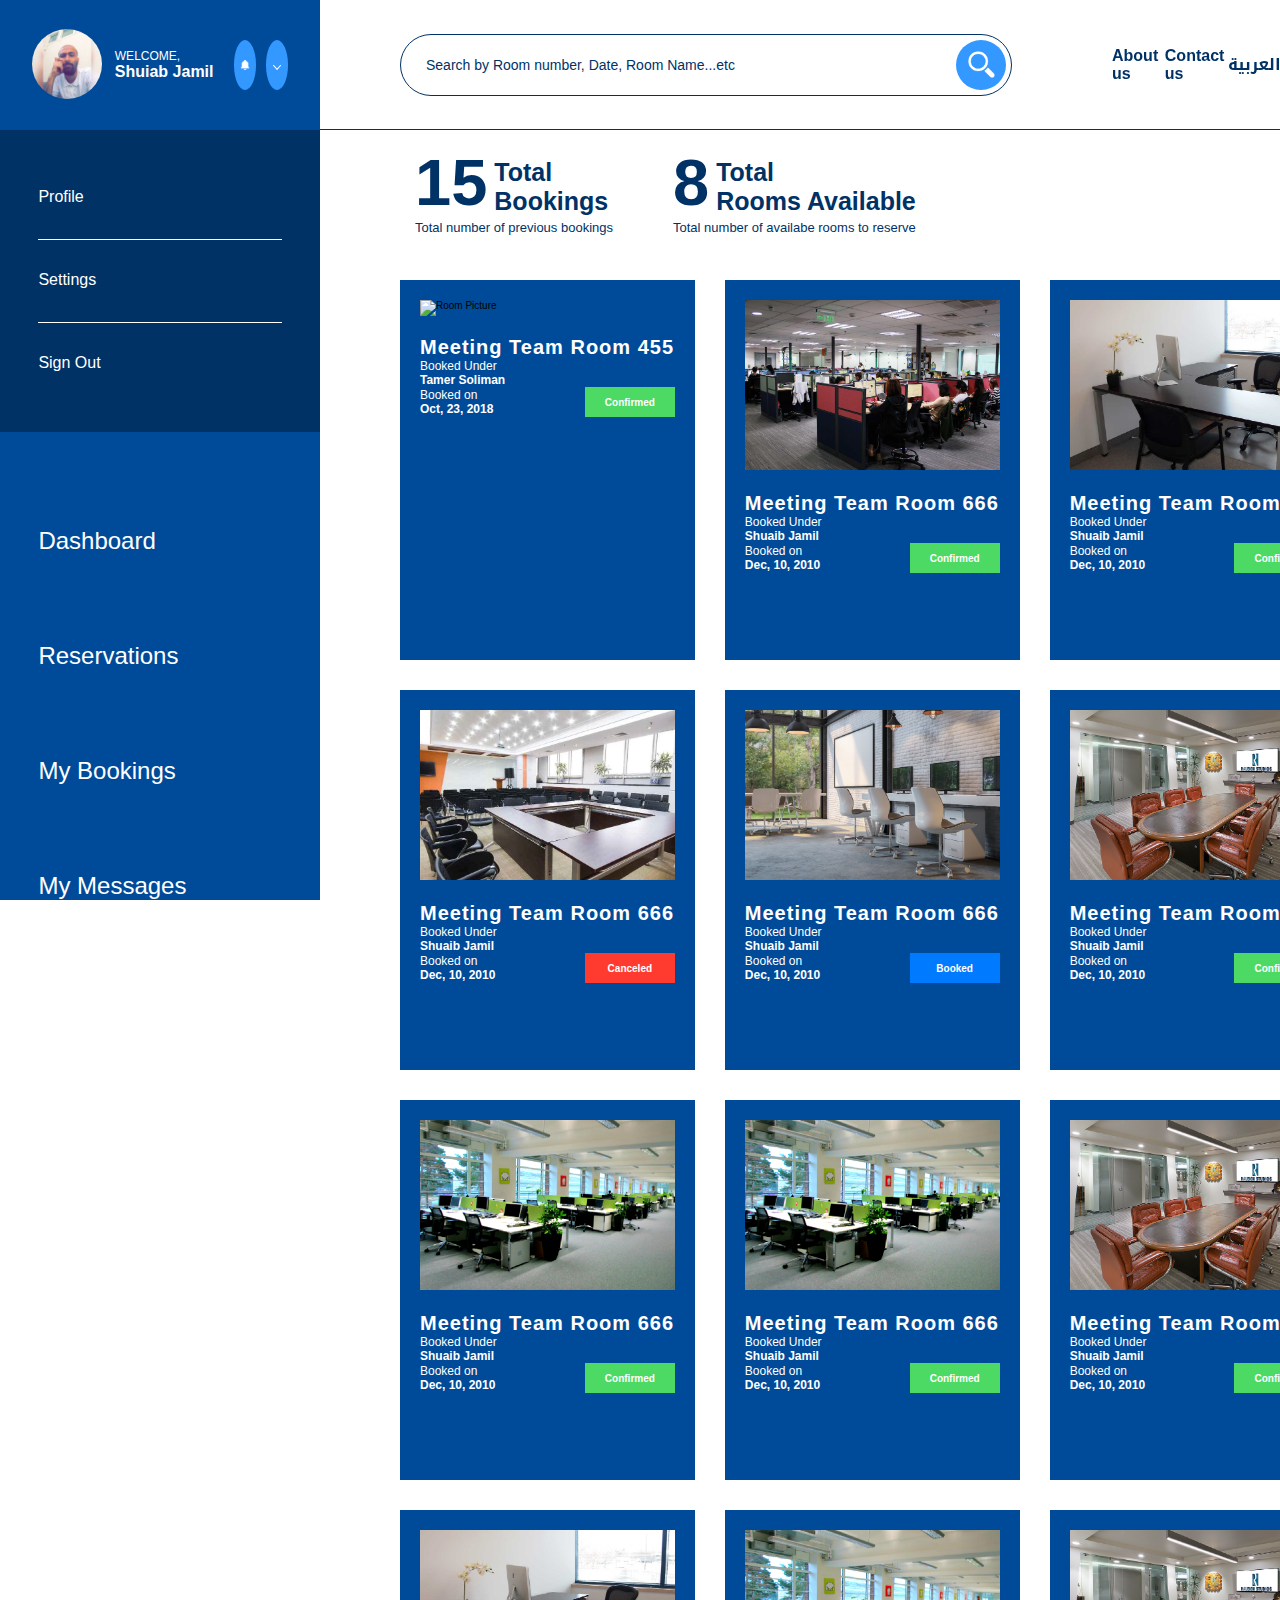
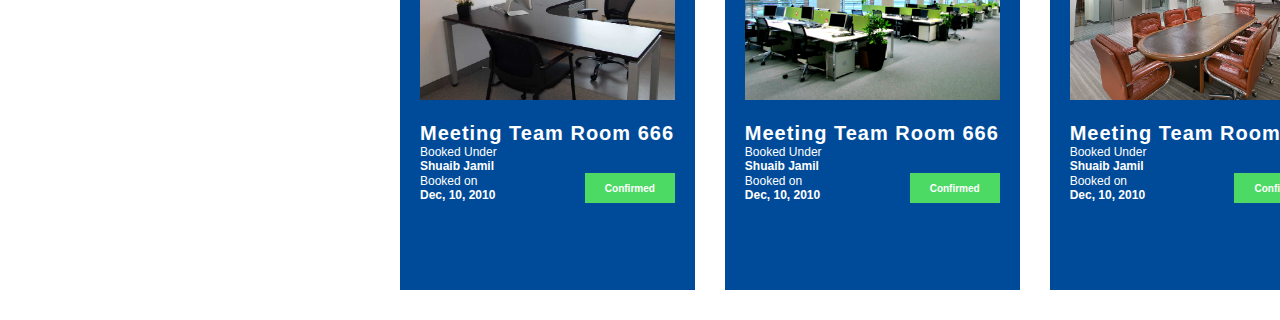
==== dashboard.html @ 8f940b1f "added all my files to be tracked by git" ====
<!DOCTYPE html>
<html lang="en">

<head>
    <link rel="stylesheet" href="assets/stylesheets/stylesheet_responsive.css" />
    <meta charset="UTF-8">
    <meta name="viewport" content="width=device-width, initial-scale=1.0">
    <title>Dashboard</title>
</head>

<body>
    <div class="row theme_my_blue">
        <section class="side">
            <div class="user_row_container">
                <div class="user_row">
                    <div class="user_pic">
                        <img alt="user picture" src="assets/images/user.jpg" />
                    </div>
                    <div class="user_name_div">
                        <p>WELCOME,</p>
                        <a href="#">Shuiab Jamil</a>
                    </div>
                    <button class="btn notification_btn"></button>
                    <button class="btn user_drop_list_btn"></button>
                </div>
            </div>
            <div class="user_drop_list">
                <ul class="user_drop_list_options">
                    <li>
                        <a href="#">Profile</a>
                        <div class="divider"></div>
                    </li>
                    <li>
                        <a href="#">Settings</a>
                        <div class="divider"></div>
                    </li>
                    <li><a href="#">Sign Out</a></li>
                </ul>
            </div>
            <div class="side_list">
                <ul>
                    <li>
                        <div class="side_list_row"><a class="side_list_a_link" href="dashboard.html"> Dashboard </a></div>
                    </li>
                    <li>
                        <div class="side_list_row">
                            <a class="side_list_a_link" href="my_reservations.html">Reservations</a>
                        </div>
                    </li>
                    <li>
                        <div class="side_list_row"><a class="side_list_a_link" href="my_bookings.html"> My Bookings </a></div>
                    </li>
                    <li>
                        <div class="side_list_row"><a class="side_list_a_link" href="my_messages.html"> My Messages </a></div>
                    </li>
                </ul>
            </div>
        </section>
        <main>
            <nav class="nav_menu">
                <div class="nav_menu_content_div">
                    <div class="search_bar_div">
                        <input type="text" placeholder="Search by Room number, Date, Room Name...etc" />
                        <button class="btn search_btn">
                        </button>
                    </div>
                    <div class="navigation_a_links_div">
                        <a href="#">About us</a>
                        <a href="#">Contact us</a>
                        <a href="dashboard_ar.html">العربية</a>
                        <button value="blue" class="blue_theme"></button>
                        <button value="brown" class="brown_theme"></button>
                        <button value="grey" class="grey_theme"></button>
                    </div>
                </div>
            </nav>
            <div class="sub_nav">
                <a class="total_link" href="#">
                    <div class="total_link_div">
                        <div>
                            <p class="large_number">15</p>
                            <p class="large_text">Total</br>Bookings</p>
                        </div>
                        <div>
                            <p class="bottom_text">Total number of previous bookings</p>
                        </div>
                    </div>
                </a>
                <a href="#" class="total_link">
                    <div class="total_link_div">
                        <div>
                            <p class="large_number">8</p>
                            <p class="large_text">Total</br>Rooms Available</p>
                        </div>
                        <div>
                            <p class="bottom_text">Total number of availabe rooms to reserve</p>
                        </div>
                    </div>
                </a>
            </div>
            <div class="rooms_cards_wrapper">
                <div class="room_card">
                    <div class="room_pic">
                        <img alt="Room Picture" src="assets/images/backgroundOffices1.png" />
                    </div>
                    <div class="room_details">
                        <h4>Meeting Team Room 455</h4>
                        <h6>
                            <p class="lighter_text">
                                Booked Under
                            </p>
                            <p>
                                Tamer Soliman
                            </p>
                        </h6>
                        <div class="room_status_container">
                            <h6>
                                <p class="lighter_text">
                                    Booked on
                                </p>
                                <p>
                                    Oct, 23, 2018
                                </p>
                            </h6>
                            <div class="room_status room_confirmed">
                                Confirmed
                            </div>
                        </div>
                    </div>
                </div>
                <div class="room_card">
                    <div class="room_pic">
                        <img alt="Room Picture" src="assets/images/backgroundoffices2.png" />
                    </div>
                    <div class="room_details">
                        <h4>Meeting Team Room 666</h4>
                        <h6>
                            <p class="lighter_text">
                                Booked Under
                            </p>
                            <p>
                                Shuaib Jamil
                            </p>
                        </h6>
                        <div class="room_status_container">
                            <h6>
                                <p class="lighter_text">
                                    Booked on
                                </p>
                                <p>
                                    Dec, 10, 2010
                                </p>
                            </h6>
                            <div class="room_status room_confirmed">
                                Confirmed
                            </div>
                        </div>
                    </div>
                </div>
                <div class="room_card">
                    <div class="room_pic">
                        <img alt="Room Picture" src="assets/images/backgroundoffices3.png" />
                    </div>
                    <div class="room_details">
                        <h4>Meeting Team Room 666</h4>
                        <h6>
                            <p class="lighter_text">
                                Booked Under
                            </p>
                            <p>
                                Shuaib Jamil
                            </p>
                        </h6>
                        <div class="room_status_container">
                            <h6>
                                <p class="lighter_text">
                                    Booked on
                                </p>
                                <p>
                                    Dec, 10, 2010
                                </p>
                            </h6>
                            <div class="room_status room_confirmed">
                                Confirmed
                            </div>
                        </div>
                    </div>
                </div>
                <div class="room_card">
                    <div class="room_pic">
                        <img alt="Room Picture" src="assets/images/backgroundoffices4.png" />
                    </div>
                    <div class="room_details">
                        <h4>Meeting Team Room 666</h4>
                        <h6>
                            <p class="lighter_text">
                                Booked Under
                            </p>
                            <p>
                                Shuaib Jamil
                            </p>
                        </h6>
                        <div class="room_status_container">
                            <h6>
                                <p class="lighter_text">
                                    Booked on
                                </p>
                                <p>
                                    Dec, 10, 2010
                                </p>
                            </h6>
                            <div class="room_status room_pending">
                                Pending
                            </div>
                        </div>
                    </div>
                </div>
                <div class="room_card">
                    <div class="room_pic">
                        <img alt="Room Picture" src="assets/images/backgroundoffices5.png" />
                    </div>
                    <div class="room_details">
                        <h4>Meeting Team Room 666</h4>
                        <h6>
                            <p class="lighter_text">
                                Booked Under
                            </p>
                            <p>
                                Shuaib Jamil
                            </p>
                        </h6>
                        <div class="room_status_container">
                            <h6>
                                <p class="lighter_text">
                                    Booked on
                                </p>
                                <p>
                                    Dec, 10, 2010
                                </p>
                            </h6>
                            <div class="room_status room_canceled">
                                Canceled
                            </div>
                        </div>
                    </div>
                </div>
                <div class="room_card">
                    <div class="room_pic">
                        <img alt="Room Picture" src="assets/images/backgroundoffices8.png" />
                    </div>
                    <div class="room_details">
                        <h4>Meeting Team Room 666</h4>
                        <h6>
                            <p class="lighter_text">
                                Booked Under
                            </p>
                            <p>
                                Shuaib Jamil
                            </p>
                        </h6>
                        <div class="room_status_container">
                            <h6>
                                <p class="lighter_text">
                                    Booked on
                                </p>
                                <p>
                                    Dec, 10, 2010
                                </p>
                            </h6>
                            <div class="room_status room_booked">
                                Booked
                            </div>
                        </div>
                    </div>
                </div>
                <div class="room_card">
                    <div class="room_pic">
                        <img alt="Room Picture" src="assets/images/backgroundoffices6.png" />
                    </div>
                    <div class="room_details">
                        <h4>Meeting Team Room 666</h4>
                        <h6>
                            <p class="lighter_text">
                                Booked Under
                            </p>
                            <p>
                                Shuaib Jamil
                            </p>
                        </h6>
                        <div class="room_status_container">
                            <h6>
                                <p class="lighter_text">
                                    Booked on
                                </p>
                                <p>
                                    Dec, 10, 2010
                                </p>
                            </h6>
                            <div class="room_status room_confirmed">
                                Confirmed
                            </div>
                        </div>
                    </div>
                </div>
                <div class="room_card">
                    <div class="room_pic">
                        <img alt="Room Picture" src="assets/images/backgroundoffices5.png" />
                    </div>
                    <div class="room_details">
                        <h4>Meeting Team Room 666</h4>
                        <h6>
                            <p class="lighter_text">
                                Booked Under
                            </p>
                            <p>
                                Shuaib Jamil
                            </p>
                        </h6>
                        <div class="room_status_container">
                            <h6>
                                <p class="lighter_text">
                                    Booked on
                                </p>
                                <p>
                                    Dec, 10, 2010
                                </p>
                            </h6>
                            <div class="room_status room_confirmed">
                                Confirmed
                            </div>
                        </div>
                    </div>
                </div>
                <div class="room_card">
                    <div class="room_pic">
                        <img alt="Room Picture" src="assets/images/backgroundoffices7.png" />
                    </div>
                    <div class="room_details">
                        <h4>Meeting Team Room 666</h4>
                        <h6>
                            <p class="lighter_text">
                                Booked Under
                            </p>
                            <p>
                                Shuaib Jamil
                            </p>
                        </h6>
                        <div class="room_status_container">
                            <h6>
                                <p class="lighter_text">
                                    Booked on
                                </p>
                                <p>
                                    Dec, 10, 2010
                                </p>
                            </h6>
                            <div class="room_status room_confirmed">
                                Confirmed
                            </div>
                        </div>
                    </div>
                </div>
                <div class="room_card">
                    <div class="room_pic">
                        <img alt="Room Picture" src="assets/images/backgroundoffices7.png" />
                    </div>
                    <div class="room_details">
                        <h4>Meeting Team Room 666</h4>
                        <h6>
                            <p class="lighter_text">
                                Booked Under
                            </p>
                            <p>
                                Shuaib Jamil
                            </p>
                        </h6>
                        <div class="room_status_container">
                            <h6>
                                <p class="lighter_text">
                                    Booked on
                                </p>
                                <p>
                                    Dec, 10, 2010
                                </p>
                            </h6>
                            <div class="room_status room_confirmed">
                                Confirmed
                            </div>
                        </div>
                    </div>
                </div>
                <div class="room_card">
                    <div class="room_pic">
                        <img alt="Room Picture" src="assets/images/backgroundoffices6.png" />
                    </div>
                    <div class="room_details">
                        <h4>Meeting Team Room 666</h4>
                        <h6>
                            <p class="lighter_text">
                                Booked Under
                            </p>
                            <p>
                                Shuaib Jamil
                            </p>
                        </h6>
                        <div class="room_status_container">
                            <h6>
                                <p class="lighter_text">
                                    Booked on
                                </p>
                                <p>
                                    Dec, 10, 2010
                                </p>
                            </h6>
                            <div class="room_status room_confirmed">
                                Confirmed
                            </div>
                        </div>
                    </div>
                </div>
                <div class="room_card">
                    <div class="room_pic">
                        <img alt="Room Picture" src="assets/images/backgroundoffices7.png" />
                    </div>
                    <div class="room_details">
                        <h4>Meeting Team Room 666</h4>
                        <h6>
                            <p class="lighter_text">
                                Booked Under
                            </p>
                            <p>
                                Shuaib Jamil
                            </p>
                        </h6>
                        <div class="room_status_container">
                            <h6>
                                <p class="lighter_text">
                                    Booked on
                                </p>
                                <p>
                                    Dec, 10, 2010
                                </p>
                            </h6>
                            <div class="room_status room_confirmed">
                                Confirmed
                            </div>
                        </div>
                    </div>
                </div>
                <div class="room_card">
                    <div class="room_pic">
                        <img alt="Room Picture" src="assets/images/backgroundoffices3.png" />
                    </div>
                    <div class="room_details">
                        <h4>Meeting Team Room 666</h4>
                        <h6>
                            <p class="lighter_text">
                                Booked Under
                            </p>
                            <p>
                                Shuaib Jamil
                            </p>
                        </h6>
                        <div class="room_status_container">
                            <h6>
                                <p class="lighter_text">
                                    Booked on
                                </p>
                                <p>
                                    Dec, 10, 2010
                                </p>
                            </h6>
                            <div class="room_status room_confirmed">
                                Confirmed
                            </div>
                        </div>
                    </div>
                </div>
                <div class="room_card">
                    <div class="room_pic">
                        <img alt="Room Picture" src="assets/images/backgroundoffices7.png" />
                    </div>
                    <div class="room_details">
                        <h4>Meeting Team Room 666</h4>
                        <h6>
                            <p class="lighter_text">
                                Booked Under
                            </p>
                            <p>
                                Shuaib Jamil
                            </p>
                        </h6>
                        <div class="room_status_container">
                            <h6>
                                <p class="lighter_text">
                                    Booked on
                                </p>
                                <p>
                                    Dec, 10, 2010
                                </p>
                            </h6>
                            <div class="room_status room_confirmed">
                                Confirmed
                            </div>
                        </div>
                    </div>
                </div>
                <div class="room_card">
                    <div class="room_pic">
                        <img alt="Room Picture" src="assets/images/backgroundoffices6.png" />
                    </div>
                    <div class="room_details">
                        <h4>Meeting Team Room 666</h4>
                        <h6>
                            <p class="lighter_text">
                                Booked Under
                            </p>
                            <p>
                                Shuaib Jamil
                            </p>
                        </h6>
                        <div class="room_status_container">
                            <h6>
                                <p class="lighter_text">
                                    Booked on
                                </p>
                                <p>
                                    Dec, 10, 2010
                                </p>
                            </h6>
                            <div class="room_status room_confirmed">
                                Confirmed
                            </div>
                        </div>
                    </div>
                </div>
            </div>
        </main>
    </div>
    <script src="script/my_script.js">
    </script>

</body>

</html>
---- assets/stylesheets/stylesheet_responsive.css ----
@font-face {
  font-family: DroidArabicKufi;
  src: url(../fonts/Droid-Arabic-Kufi.ttf);
  font-weight: normal;
}
@font-face {
  font-family: DroidArabicKufi;
  src: url(../fonts/Droid.Arabic.Kufi_.Bold_DownloadSoftware.iR_.ttf);
  font-weight: bold;
}
.btn {
  padding: 0;
  height: 50px;
  width: 50px;
  border-radius: 50%;
  outline: none;
  border: none;
  transition: background-color 80ms ease-in-out, border 80ms ease-in-out, transform 80ms ease-in-out;
}
.theme_my_blue .btn {
  background-color: #3398FF;
}
.theme_my_grey .btn {
  background-color: #808080;
}
.theme_my_red .btn {
  background-color: #FF595F;
}

.notification_btn {
  background-image: url(../images/notificationBell.png);
  background-size: 100%;
  background-repeat: no-repeat;
  background-position: 50%;
  margin-left: 20px;
}

.user_drop_list_btn {
  background-image: url(../images/dropDown.png);
  background-size: 120%;
  background-repeat: no-repeat;
  background-position: 50%;
  margin-left: 10px;
}

.search_btn {
  background-image: url(../images/search-icon.png);
  background-size: 70%;
  background-repeat: no-repeat;
  background-position-x: 50%;
  background-position-y: 51%;
}

.btn:active {
  transform: scale(0.9);
}
.theme_my_blue .btn:active {
  background-color: #003266;
  border: 2px solid #3398FF;
}
.theme_my_grey .btn:active {
  background-color: #383838;
  border: 2px solid #808080;
}
.theme_my_red .btn:active {
  background-color: #990006;
  border: 2px solid #FF595F;
}

.navigation_a_links_div button {
  outline: none;
  border: none;
  box-shadow: none;
  height: 30px;
  width: 30px;
  border-radius: 50%;
  transition: transform 80ms ease-in-out, background-color 80ms ease-in-out;
  border-style: solid;
  border-width: 2px;
}
.navigation_a_links_div button:active {
  transform: scale(0.9);
  background-color: white;
}

button.blue_theme {
  border-color: #3398ff;
  background: #3398ff;
}

button.brown_theme {
  border-color: #603813;
  background: #603813;
}

button.grey_theme {
  border-color: #4D4D4D;
  background: #4D4D4D;
}

html {
  font-family: Helvetica, Arial;
  font-size: 10px;
}

.user_row .user_name_div {
  font-size: 1.2rem;
  font-weight: 100;
}
.user_row .user_name_div p {
  margin: 0;
}
.user_row .user_name_div a {
  font-size: 1.6rem;
  font-weight: 900;
  text-decoration: none;
  white-space: nowrap;
}
.theme_my_blue .user_row .user_name_div a {
  color: #fff;
}
.theme_my_grey .user_row .user_name_div a {
  color: #fff;
}
.theme_my_red .user_row .user_name_div a {
  color: #fff;
}

ul.user_drop_list_options {
  line-height: 80px;
  list-style: none;
  margin: 0;
  padding: 0;
}
ul.user_drop_list_options li a {
  font-size: 1.6rem;
  font-weight: 100;
  text-decoration: none;
}
.theme_my_blue ul.user_drop_list_options li a {
  color: #fff;
}
.theme_my_grey ul.user_drop_list_options li a {
  color: #fff;
}
.theme_my_red ul.user_drop_list_options li a {
  color: #fff;
}
ul.user_drop_list_options li .divider {
  width: 100%;
  height: 1px;
}
.theme_my_blue ul.user_drop_list_options li .divider {
  background-color: #fff;
}
.theme_my_grey ul.user_drop_list_options li .divider {
  background-color: #fff;
}
.theme_my_red ul.user_drop_list_options li .divider {
  background-color: #fff;
}

.side_list ul {
  list-style: none;
  line-height: 110px;
  margin: 0;
  padding: 0;
}

.side_list_row .side_list_a_link {
  margin-left: 3vw;
  transition: margin-left 150ms ease-in-out, font-weight 150ms ease-in-out;
  font-size: 2.4rem;
  font-weight: 100;
  text-decoration: none;
}
.theme_my_blue .side_list_row .side_list_a_link {
  color: #fff;
}
.theme_my_grey .side_list_row .side_list_a_link {
  color: #fff;
}
.theme_my_red .side_list_row .side_list_a_link {
  color: #fff;
}
.side_list_row:hover .side_list_a_link {
  margin-left: 6vw;
  font-weight: 900;
}

.search_bar_div input {
  outline: none;
  border: none;
  width: 550px;
  height: 50px;
  border-radius: 30px;
  padding: 0 20px;
  font-weight: 100;
  font-size: 1.4rem;
}
.search_bar_div input::placeholder {
  font-weight: 100;
}
.theme_my_blue .search_bar_div input::placeholder {
  color: #003266;
}
.theme_my_grey .search_bar_div input::placeholder {
  color: #383838;
}
.theme_my_red .search_bar_div input::placeholder {
  color: #990006;
}

.navigation_a_links_div a {
  font-size: 1.6rem;
  font-weight: 900;
  text-decoration: none;
}
.theme_my_blue .navigation_a_links_div a {
  color: #003266;
}
.theme_my_grey .navigation_a_links_div a {
  color: #383838;
}
.theme_my_red .navigation_a_links_div a {
  color: #990006;
}
.navigation_a_links_div a:nth-child(3) {
  font-family: DroidArabicKufi;
}

.total_link {
  text-decoration: none;
}
.theme_my_blue .total_link {
  color: #003266;
}
.theme_my_grey .total_link {
  color: #383838;
}
.theme_my_red .total_link {
  color: #990006;
}

.total_link_div div p {
  margin: 0;
  padding: 0;
}

.total_link .total_link_div div .large_text {
  margin-top: 13px;
  margin-left: 7px;
  font-size: 2.5rem;
  font-weight: 900;
  line-height: 1.14;
}

.large_number {
  font-size: 6.5rem;
  font-weight: 900;
}

.bottom_text {
  font-size: 1.3rem;
  font-weight: 100;
}

.sub_nav .total_link:nth-child(2) {
  margin-left: 30px;
}

.room_details h4 {
  letter-spacing: 1px;
  font-size: 2rem;
  font-weight: 900;
  margin: 0;
}
.theme_my_blue .room_details h4 {
  color: #fff;
}
.theme_my_grey .room_details h4 {
  color: #fff;
}
.theme_my_red .room_details h4 {
  color: #fff;
}
.room_details p {
  margin: 0;
}
.theme_my_blue .room_details p {
  color: #fff;
}
.theme_my_grey .room_details p {
  color: #fff;
}
.theme_my_red .room_details p {
  color: #fff;
}
.room_details h6 {
  margin: 0;
  font-size: 1.2rem;
}
.room_details h6 .lighter_text {
  font-weight: 100;
}
.room_details .room_date {
  font-weight: 900;
  font-size: 1.2rem;
}

.room_status_container .room_status {
  width: 90px;
  height: 30px;
  display: flex;
  align-items: center;
  justify-content: center;
  font-size: 1rem;
  font-weight: 900;
}
.theme_my_blue .room_status_container .room_status {
  color: #fff;
}
.theme_my_grey .room_status_container .room_status {
  color: #fff;
}
.theme_my_red .room_status_container .room_status {
  color: #fff;
}

.booking_list_thead th {
  font-size: 1.4rem;
}

.booking_list_tbody td {
  font-size: 1.4rem;
}
.booking_list_tbody td:nth-child(6) {
  font-size: 1.2rem;
}

.fc-day-number {
  font-size: 1.4rem;
}

html,
body {
  margin: 0;
  height: 100vh;
}

* {
  box-sizing: border-box;
}

body {
  overflow-y: scroll;
}
body .row {
  display: flex;
}
body main {
  margin-left: 25vw;
  width: 75vw;
}

.side {
  position: fixed;
  height: 100vh;
  width: 25vw;
}
.theme_my_blue .side {
  background: #004B99;
}
.theme_my_grey .side {
  background: #4D4D4D;
}
.theme_my_red .side {
  background: #E62E36;
}

.user_row_container {
  display: flex;
  justify-content: center;
  height: 130px;
  width: 100%;
  align-items: center;
}
.user_row_container .user_row {
  width: 80%;
  display: flex;
  align-items: center;
  height: auto;
}

.user_row .user_pic {
  height: auto;
  width: auto;
}
.user_row .user_pic img {
  height: 70px;
  width: 70px;
  border-radius: 50%;
}
.user_row .user_name_div {
  margin-left: 5%;
}
.theme_my_blue .user_row .user_name_div {
  color: #fff;
}
.theme_my_grey .user_row .user_name_div {
  color: #fff;
}
.theme_my_red .user_row .user_name_div {
  color: #fff;
}

.user_drop_list {
  padding: 3vh 3vw;
}
.theme_my_blue .user_drop_list {
  background: #003266;
}
.theme_my_grey .user_drop_list {
  background: #383838;
}
.theme_my_red .user_drop_list {
  background: #990006;
}

.side_list {
  margin-top: 6vh;
}
.side_list ul li .side_list_row {
  transition: background 150ms ease-in-out, border-left 150ms ease-in-out;
}
.theme_my_blue .side_list ul li .side_list_row:hover {
  background: #3398FF;
  border-left: 6px solid #fff;
}
.theme_my_grey .side_list ul li .side_list_row:hover {
  background: #808080;
  border-left: 6px solid #fff;
}
.theme_my_red .side_list ul li .side_list_row:hover {
  background: #FF595F;
  border-left: 6px solid #fff;
}

.nav_menu {
  z-index: 2;
  background: white;
  position: fixed;
  display: flex;
  align-items: center;
  height: 130px;
  width: 75%;
  border-bottom: 1px solid;
}
.theme_my_blue .nav_menu {
  border-color: #003266;
}
.theme_my_grey .nav_menu {
  border-color: #383838;
}
.theme_my_red .nav_menu {
  border-color: #990006;
}
.nav_menu .nav_menu_content_div {
  display: flex;
  align-items: center;
  width: 100%;
  height: auto;
  padding: 0 80px;
}

.search_bar_div {
  width: auto;
  height: auto;
  display: flex;
  align-items: center;
  border-radius: 40px;
  border: 1px solid;
  padding: 5px;
}
.theme_my_blue .search_bar_div {
  border-color: #003266;
}
.theme_my_grey .search_bar_div {
  border-color: #383838;
}
.theme_my_red .search_bar_div {
  border-color: #990006;
}

.nav_menu_content_div .navigation_a_links_div {
  margin-left: 100px;
  display: flex;
  align-items: center;
  width: 100%;
  justify-content: space-between;
}

.sub_nav {
  display: flex;
  align-content: center;
  margin-top: 130px;
  width: 100%;
  padding: 0 80px;
}
.sub_nav .total_link .total_link_div {
  width: auto;
  height: auto;
  padding: 15px;
  transition: background 200ms ease-in-out;
}
.theme_my_blue .sub_nav .total_link .total_link_div:hover {
  background: #E6F2FF;
}
.theme_my_grey .sub_nav .total_link .total_link_div:hover {
  background: #F2F2F2;
}
.theme_my_red .sub_nav .total_link .total_link_div:hover {
  background: #FFE6E7;
}
.sub_nav .total_link .total_link_div div {
  display: flex;
}

.rooms_cards_wrapper {
  display: grid;
  padding: 0 80px;
  width: 100%;
  grid-template-columns: 1fr 1fr 1fr 1fr;
  grid-template-rows: 1fr;
  grid-auto-rows: auto;
  grid-gap: 30px;
  margin-top: 30px;
  padding-bottom: 30px;
}
.theme_my_blue .rooms_cards_wrapper {
  background: #fff;
}
.theme_my_grey .rooms_cards_wrapper {
  background: #fff;
}
.theme_my_red .rooms_cards_wrapper {
  background: #fff;
}

.room_card {
  height: 380px;
  width: 100%;
  padding: 20px;
}
.theme_my_blue .room_card {
  background: #004B99;
}
.theme_my_grey .room_card {
  background: #4D4D4D;
}
.theme_my_red .room_card {
  background: #E62E36;
}
.room_card .room_pic {
  height: auto;
  width: auto;
}
.room_card .room_pic img {
  height: 170px;
}

.room_details {
  margin-top: 20px;
}
.room_details .room_status_container {
  display: flex;
  height: auto;
  justify-content: space-between;
  align-items: center;
}

.room_booked {
  background: #007aff;
}

.room_pending {
  background: #ffcc00;
}

.room_canceled {
  background: #ff3b30;
}

.room_confirmed {
  background: #4cd964;
}

.booking_list_table_div_wrapper {
  padding: 30px 80px 30px 80px;
}

#table_id thead tr {
  line-height: 60px;
}
#table_id thead tr th {
  text-align: left;
  width: 200px;
}

table.dataTable.row-border tbody th,
table.dataTable.row-border tbody td,
table.dataTable.display tbody th,
table.dataTable.display tbody td {
  border-top: none;
}

table.dataTable.display tbody tr.odd > .sorting_1,
table.dataTable.order-column.stripe tbody tr.odd > .sorting_1 {
  background-color: white;
}

table.dataTable.order-column tbody tr > .sorting_1,
table.dataTable.order-column tbody tr > .sorting_2,
table.dataTable.order-column tbody tr > .sorting_3,
table.dataTable.display tbody tr > .sorting_1,
table.dataTable.display tbody tr > .sorting_2,
table.dataTable.display tbody tr > .sorting_3 {
  background-color: white;
}

table.dataTable.display tbody tr.even > .sorting_1,
table.dataTable.order-column.stripe tbody tr.even > .sorting_1 {
  background-color: white;
}

table.dataTable.stripe tbody tr.odd,
table.dataTable.display tbody tr.odd {
  background-color: white;
}

table.dataTable.hover tbody tr:hover,
table.dataTable.display tbody tr:hover {
  background-color: white;
}

.booking_list_table {
  border-collapse: collapse;
}

.booking_list_thead {
  border-bottom: 1px solid main_colors(primary);
}

.booking_list_thead th {
  height: 50px;
  padding-right: 75px;
}

.booking_list_tbody td {
  height: 100px;
}

.booking_list_table th,
.booking_list_table td {
  padding-left: 15px;
  text-align: left;
}

.booking_list_tbody td:nth-child(3) {
  padding-right: 110px;
}

.booking_list_tbody td:nth-child(6) {
  padding: 0;
}

.booking_list_tbody > tr:nth-child(1) > td:nth-child(6) > div {
  display: flex;
  background: #4cd964;
  font-weight: 900;
  width: 120px;
  height: 35px;
  align-items: center;
  justify-content: center;
}
.theme_my_blue .booking_list_tbody > tr:nth-child(1) > td:nth-child(6) > div {
  color: #fff;
}
.theme_my_grey .booking_list_tbody > tr:nth-child(1) > td:nth-child(6) > div {
  color: #fff;
}
.theme_my_red .booking_list_tbody > tr:nth-child(1) > td:nth-child(6) > div {
  color: #fff;
}

tbody > tr:nth-child(2) > td:nth-child(6) > div {
  display: flex;
  background: #ffcc00;
  font-weight: 900;
  width: 120px;
  height: 35px;
  align-items: center;
  justify-content: center;
}
.theme_my_blue tbody > tr:nth-child(2) > td:nth-child(6) > div {
  color: #fff;
}
.theme_my_grey tbody > tr:nth-child(2) > td:nth-child(6) > div {
  color: #fff;
}
.theme_my_red tbody > tr:nth-child(2) > td:nth-child(6) > div {
  color: #fff;
}

tbody > tr:nth-child(3) > td:nth-child(6) > div {
  display: flex;
  background: #ff3b30;
  font-weight: 900;
  width: 120px;
  height: 35px;
  align-items: center;
  justify-content: center;
}
.theme_my_blue tbody > tr:nth-child(3) > td:nth-child(6) > div {
  color: #fff;
}
.theme_my_grey tbody > tr:nth-child(3) > td:nth-child(6) > div {
  color: #fff;
}
.theme_my_red tbody > tr:nth-child(3) > td:nth-child(6) > div {
  color: #fff;
}

tbody > tr:nth-child(4) > td:nth-child(6) > div {
  display: flex;
  background: #007aff;
  font-weight: 900;
  width: 120px;
  height: 35px;
  align-items: center;
  justify-content: center;
}
.theme_my_blue tbody > tr:nth-child(4) > td:nth-child(6) > div {
  color: #fff;
}
.theme_my_grey tbody > tr:nth-child(4) > td:nth-child(6) > div {
  color: #fff;
}
.theme_my_red tbody > tr:nth-child(4) > td:nth-child(6) > div {
  color: #fff;
}

tbody > tr:nth-child(4) > td:nth-child(6) > div {
  display: flex;
  background: #007aff;
  font-weight: 900;
  width: 120px;
  height: 35px;
  align-items: center;
  justify-content: center;
}
.theme_my_blue tbody > tr:nth-child(4) > td:nth-child(6) > div {
  color: #fff;
}
.theme_my_grey tbody > tr:nth-child(4) > td:nth-child(6) > div {
  color: #fff;
}
.theme_my_red tbody > tr:nth-child(4) > td:nth-child(6) > div {
  color: #fff;
}

tbody > tr:nth-child(5) > td:nth-child(6) > div {
  display: flex;
  background: #4cd964;
  font-weight: 900;
  width: 120px;
  height: 35px;
  align-items: center;
  justify-content: center;
}
.theme_my_blue tbody > tr:nth-child(5) > td:nth-child(6) > div {
  color: #fff;
}
.theme_my_grey tbody > tr:nth-child(5) > td:nth-child(6) > div {
  color: #fff;
}
.theme_my_red tbody > tr:nth-child(5) > td:nth-child(6) > div {
  color: #fff;
}

tbody > tr:nth-child(6) > td:nth-child(6) > div {
  display: flex;
  background: #ff3b30;
  font-weight: 900;
  width: 120px;
  height: 35px;
  align-items: center;
  justify-content: center;
}
.theme_my_blue tbody > tr:nth-child(6) > td:nth-child(6) > div {
  color: #fff;
}
.theme_my_grey tbody > tr:nth-child(6) > td:nth-child(6) > div {
  color: #fff;
}
.theme_my_red tbody > tr:nth-child(6) > td:nth-child(6) > div {
  color: #fff;
}

tbody > tr {
  transition: background 200ms ease-in-out;
}

tbody > tr:hover {
  background: var(--primary_hightlight);
}

#calendar {
  margin-top: 160px;
  padding: 0 80px 30px 80px;
  z-index: 0;
}

.fc-today-button {
  background: var(--primary);
  border: 1px solid var(--primary);
  opacity: 1;
  color: white;
  text-shadow: none;
  font-weight: 600;
  width: 100px;
  box-shadow: none;
  transition: background 100ms ease-in-out;
}

.fc-today-button:active {
  background: white;
  color: var(--primary);
}

.fc-unthemed td.fc-today {
  background: var(--primary);
  color: white;
}

tbody > tr:hover {
  background: none;
}

.fc-day:hover {
  background: var(--primary_highlight);
}

.fc-basic-view .fc-day-number,
.fc-basic-view .fc-week-number {
  padding: 8px;
}

.fc-day-number {
  font-weight: bold;
}

.fc-day-header {
  padding: 10px !important;
}

th {
  color: white;
  background: var(--primary);
}

.fc-icon {
  color: white;
  transition: color 100ms ease-in-out;
}

:focus {
  outline: none;
}

.fc-button-group > button {
  box-shadow: none;
  text-shadow: none;
  transition: background 100ms ease-in-out, border-color 100ms ease-in-out;
}
.theme_my_blue .fc-button-group > button {
  background: #003266;
}
.theme_my_grey .fc-button-group > button {
  background: #383838;
}
.theme_my_red .fc-button-group > button {
  background: #990006;
}

.fc-button-group > button:active {
  background: white;
}
.theme_my_blue .fc-button-group > button:active {
  border-color: #003266;
}
.theme_my_grey .fc-button-group > button:active {
  border-color: #383838;
}
.theme_my_red .fc-button-group > button:active {
  border-color: #990006;
}

.theme_my_blue .fc-button-group > button:active .fc-icon {
  border-color: #003266;
}
.theme_my_grey .fc-button-group > button:active .fc-icon {
  border-color: #383838;
}
.theme_my_red .fc-button-group > button:active .fc-icon {
  border-color: #990006;
}

/*# sourceMappingURL=stylesheet_responsive.css.map */
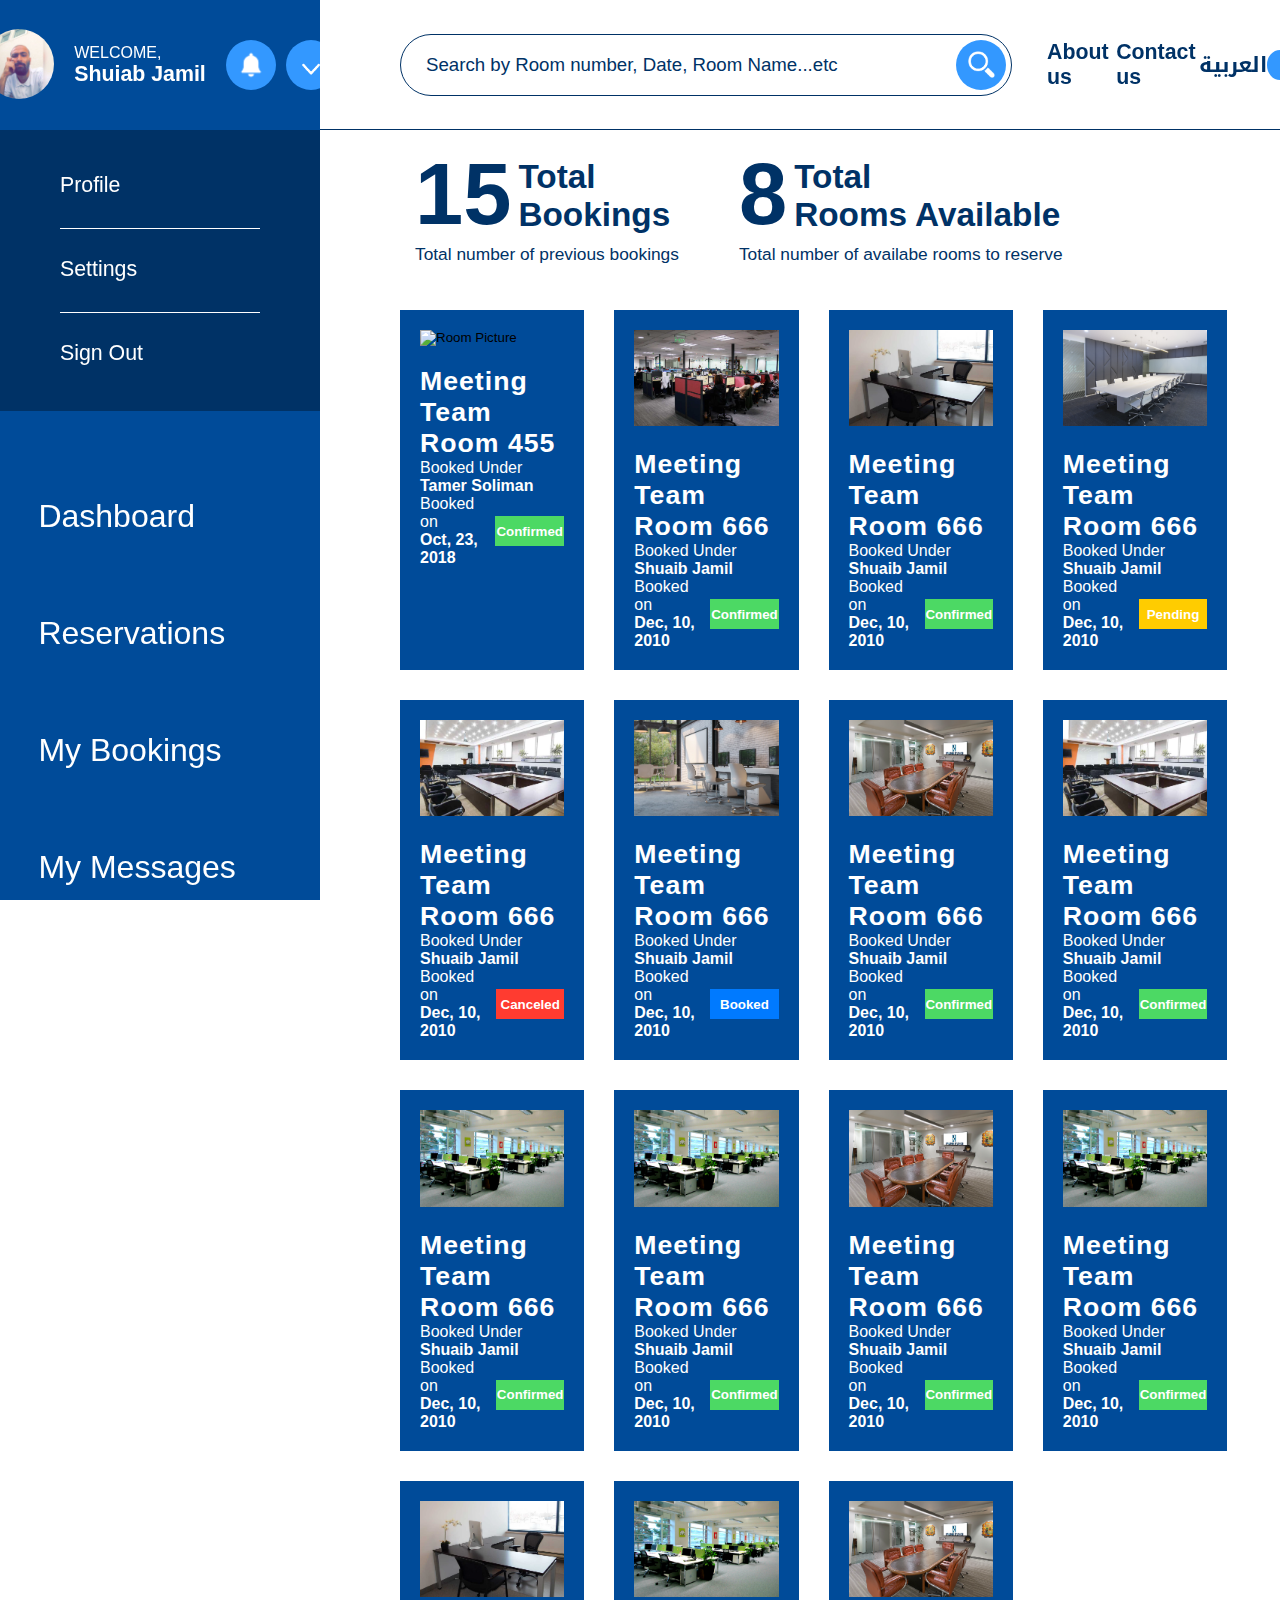
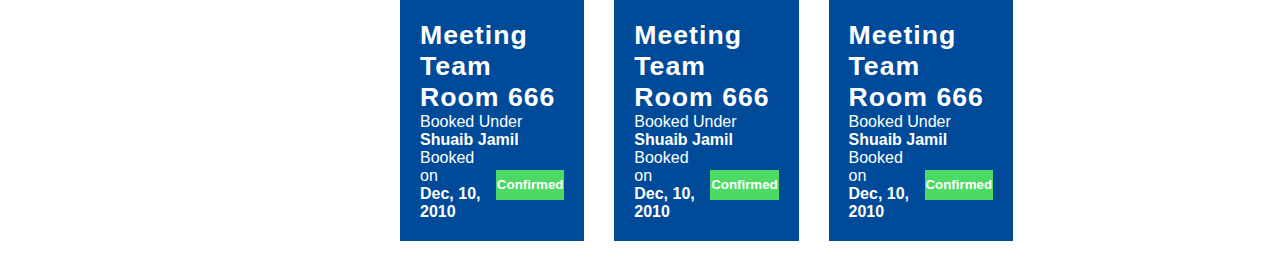
==== commit d8b5da72: "fixed the damaged i've done when I was experimenting with responsive size" ====
--- a/dashboard.html
+++ b/dashboard.html
@@ -2,7 +2,7 @@
 <html lang="en">
 
 <head>
-    <link rel="stylesheet" href="assets/stylesheets/stylesheet_responsive.css" />
+    <link rel="stylesheet" href="assets/stylesheets/stylesheet.css" />
     <meta charset="UTF-8">
     <meta name="viewport" content="width=device-width, initial-scale=1.0">
     <title>Dashboard</title>
--- a/assets/stylesheets/stylesheet.css
+++ b/assets/stylesheets/stylesheet.css
@@ -0,0 +1,913 @@
+@font-face {
+  font-family: DroidArabicKufi;
+  src: url(../fonts/Droid-Arabic-Kufi.ttf);
+  font-weight: normal;
+}
+@font-face {
+  font-family: DroidArabicKufi;
+  src: url(../fonts/Droid.Arabic.Kufi_.Bold_DownloadSoftware.iR_.ttf);
+  font-weight: bold;
+}
+.btn {
+  padding: 0;
+  height: 50px;
+  width: 50px;
+  border-radius: 50%;
+  outline: none;
+  border: none;
+  transition: background-color 80ms ease-in-out, border 80ms ease-in-out, transform 80ms ease-in-out;
+}
+.theme_my_blue .btn {
+  background-color: #3398FF;
+}
+.theme_my_grey .btn {
+  background-color: #808080;
+}
+.theme_my_red .btn {
+  background-color: #FF595F;
+}
+
+.notification_btn {
+  background-image: url(../images/notificationBell.png);
+  background-size: 100%;
+  background-repeat: no-repeat;
+  background-position: 50%;
+  margin-left: 20px;
+}
+
+.user_drop_list_btn {
+  background-image: url(../images/dropDown.png);
+  background-size: 120%;
+  background-repeat: no-repeat;
+  background-position: 50%;
+  margin-left: 10px;
+}
+
+.search_btn {
+  background-image: url(../images/search-icon.png);
+  background-size: 70%;
+  background-repeat: no-repeat;
+  background-position-x: 50%;
+  background-position-y: 51%;
+}
+
+.btn:active {
+  transform: scale(0.9);
+}
+.theme_my_blue .btn:active {
+  background-color: #003266;
+  border: 2px solid #3398FF;
+}
+.theme_my_grey .btn:active {
+  background-color: #383838;
+  border: 2px solid #808080;
+}
+.theme_my_red .btn:active {
+  background-color: #990006;
+  border: 2px solid #FF595F;
+}
+
+.navigation_a_links_div button {
+  outline: none;
+  border: none;
+  box-shadow: none;
+  height: 30px;
+  width: 30px;
+  border-radius: 50%;
+  transition: transform 80ms ease-in-out, background-color 80ms ease-in-out;
+  border-style: solid;
+  border-width: 2px;
+}
+.navigation_a_links_div button:active {
+  transform: scale(0.9);
+  background-color: white;
+}
+
+button.blue_theme {
+  border-color: #3398ff;
+  background: #3398ff;
+}
+
+button.brown_theme {
+  border-color: #603813;
+  background: #603813;
+}
+
+button.grey_theme {
+  border-color: #4D4D4D;
+  background: #4D4D4D;
+}
+
+html {
+  font-family: Helvetica, Arial;
+  font-size: 10pt;
+}
+
+.user_row .user_name_div {
+  font-size: 1.2rem;
+  font-weight: 100;
+}
+.user_row .user_name_div p {
+  margin: 0;
+}
+.user_row .user_name_div a {
+  font-size: 1.6rem;
+  font-weight: 900;
+  text-decoration: none;
+  white-space: nowrap;
+}
+.theme_my_blue .user_row .user_name_div a {
+  color: #fff;
+}
+.theme_my_grey .user_row .user_name_div a {
+  color: #fff;
+}
+.theme_my_red .user_row .user_name_div a {
+  color: #fff;
+}
+
+ul.user_drop_list_options {
+  line-height: 80px;
+  list-style: none;
+  margin: 0;
+  padding: 0;
+}
+ul.user_drop_list_options li a {
+  font-size: 1.6rem;
+  font-weight: 100;
+  text-decoration: none;
+}
+.theme_my_blue ul.user_drop_list_options li a {
+  color: #fff;
+}
+.theme_my_grey ul.user_drop_list_options li a {
+  color: #fff;
+}
+.theme_my_red ul.user_drop_list_options li a {
+  color: #fff;
+}
+ul.user_drop_list_options li .divider {
+  width: 100%;
+  height: 1px;
+}
+.theme_my_blue ul.user_drop_list_options li .divider {
+  background-color: #fff;
+}
+.theme_my_grey ul.user_drop_list_options li .divider {
+  background-color: #fff;
+}
+.theme_my_red ul.user_drop_list_options li .divider {
+  background-color: #fff;
+}
+
+.side_list ul {
+  list-style: none;
+  line-height: 110px;
+  margin: 0;
+  padding: 0;
+}
+
+.side_list_row .side_list_a_link {
+  margin-left: 3vw;
+  transition: margin-left 150ms ease-in-out, font-weight 150ms ease-in-out;
+  font-size: 2.4rem;
+  font-weight: 100;
+  text-decoration: none;
+}
+.theme_my_blue .side_list_row .side_list_a_link {
+  color: #fff;
+}
+.theme_my_grey .side_list_row .side_list_a_link {
+  color: #fff;
+}
+.theme_my_red .side_list_row .side_list_a_link {
+  color: #fff;
+}
+.side_list_row:hover .side_list_a_link {
+  margin-left: 6vw;
+  font-weight: 900;
+}
+
+.search_bar_div input {
+  outline: none;
+  border: none;
+  width: 550px;
+  height: 50px;
+  border-radius: 30px;
+  padding: 0 20px;
+  font-weight: 100;
+  font-size: 1.4rem;
+}
+.search_bar_div input::placeholder {
+  font-weight: 100;
+}
+.theme_my_blue .search_bar_div input::placeholder {
+  color: #003266;
+}
+.theme_my_grey .search_bar_div input::placeholder {
+  color: #383838;
+}
+.theme_my_red .search_bar_div input::placeholder {
+  color: #990006;
+}
+
+.navigation_a_links_div a {
+  font-size: 1.6rem;
+  font-weight: 900;
+  text-decoration: none;
+}
+.theme_my_blue .navigation_a_links_div a {
+  color: #003266;
+}
+.theme_my_grey .navigation_a_links_div a {
+  color: #383838;
+}
+.theme_my_red .navigation_a_links_div a {
+  color: #990006;
+}
+.navigation_a_links_div a:nth-child(3) {
+  font-family: DroidArabicKufi;
+}
+
+.total_link {
+  text-decoration: none;
+}
+.theme_my_blue .total_link {
+  color: #003266;
+}
+.theme_my_grey .total_link {
+  color: #383838;
+}
+.theme_my_red .total_link {
+  color: #990006;
+}
+
+.total_link_div div p {
+  margin: 0;
+  padding: 0;
+}
+
+.total_link .total_link_div div .large_text {
+  margin-top: 13px;
+  margin-left: 7px;
+  font-size: 2.5rem;
+  font-weight: 900;
+  line-height: 1.14;
+}
+
+.large_number {
+  font-size: 6.5rem;
+  font-weight: 900;
+}
+
+.bottom_text {
+  font-size: 1.3rem;
+  font-weight: 100;
+}
+
+.sub_nav .total_link:nth-child(2) {
+  margin-left: 30px;
+}
+
+.room_details h4 {
+  letter-spacing: 1px;
+  font-size: 2rem;
+  font-weight: 900;
+  margin: 0;
+}
+.theme_my_blue .room_details h4 {
+  color: #fff;
+}
+.theme_my_grey .room_details h4 {
+  color: #fff;
+}
+.theme_my_red .room_details h4 {
+  color: #fff;
+}
+.room_details p {
+  margin: 0;
+}
+.theme_my_blue .room_details p {
+  color: #fff;
+}
+.theme_my_grey .room_details p {
+  color: #fff;
+}
+.theme_my_red .room_details p {
+  color: #fff;
+}
+.room_details h6 {
+  margin: 0;
+  font-size: 1.2rem;
+}
+.room_details h6 .lighter_text {
+  font-weight: 100;
+}
+.room_details .room_date {
+  font-weight: 900;
+  font-size: 1.2rem;
+}
+
+.room_status_container .room_status {
+  width: 90px;
+  height: 30px;
+  display: flex;
+  align-items: center;
+  justify-content: center;
+  font-size: 1rem;
+  font-weight: 900;
+}
+.theme_my_blue .room_status_container .room_status {
+  color: #fff;
+}
+.theme_my_grey .room_status_container .room_status {
+  color: #fff;
+}
+.theme_my_red .room_status_container .room_status {
+  color: #fff;
+}
+
+.booking_list_thead th {
+  font-size: 1.4rem;
+}
+
+.booking_list_tbody td {
+  font-size: 1.4rem;
+}
+.booking_list_tbody td:nth-child(6) {
+  font-size: 1.2rem;
+}
+
+.fc-day-number {
+  font-size: 1.4rem;
+}
+
+html,
+body {
+  margin: 0;
+  height: 100%;
+}
+
+* {
+  box-sizing: border-box;
+}
+
+body {
+  overflow-y: scroll;
+}
+body .row {
+  display: flex;
+}
+body main {
+  margin-left: 25vw;
+  width: 75vw;
+}
+
+.side {
+  position: fixed;
+  height: 100%;
+  width: 25vw;
+}
+.theme_my_blue .side {
+  background: #004B99;
+}
+.theme_my_grey .side {
+  background: #4D4D4D;
+}
+.theme_my_red .side {
+  background: #E62E36;
+}
+
+.user_row_container {
+  display: flex;
+  align-content: center;
+  height: 130px;
+  width: 100%;
+  justify-content: center;
+}
+.user_row_container .user_row {
+  display: flex;
+  align-items: center;
+  width: auto;
+  height: auto;
+}
+
+.user_row .user_pic {
+  height: auto;
+  width: auto;
+}
+.user_row .user_pic img {
+  height: 70px;
+  width: 70px;
+  border-radius: 50%;
+}
+.user_row .user_name_div {
+  margin-left: 20px;
+}
+.theme_my_blue .user_row .user_name_div {
+  color: #fff;
+}
+.theme_my_grey .user_row .user_name_div {
+  color: #fff;
+}
+.theme_my_red .user_row .user_name_div {
+  color: #fff;
+}
+
+.user_drop_list {
+  padding: 15px 60px;
+}
+.theme_my_blue .user_drop_list {
+  background: #003266;
+}
+.theme_my_grey .user_drop_list {
+  background: #383838;
+}
+.theme_my_red .user_drop_list {
+  background: #990006;
+}
+
+.side_list {
+  margin-top: 50px;
+}
+.side_list ul li .side_list_row {
+  transition: background 150ms ease-in-out, border-left 150ms ease-in-out;
+}
+.theme_my_blue .side_list ul li .side_list_row:hover {
+  background: #3398FF;
+  border-left: 6px solid #fff;
+}
+.theme_my_grey .side_list ul li .side_list_row:hover {
+  background: #808080;
+  border-left: 6px solid #fff;
+}
+.theme_my_red .side_list ul li .side_list_row:hover {
+  background: #FF595F;
+  border-left: 6px solid #fff;
+}
+
+.nav_menu {
+  z-index: 2;
+  background: white;
+  position: fixed;
+  display: flex;
+  align-items: center;
+  height: 130px;
+  width: 75%;
+  border-bottom: 1px solid;
+}
+.theme_my_blue .nav_menu {
+  border-color: #003266;
+}
+.theme_my_grey .nav_menu {
+  border-color: #383838;
+}
+.theme_my_red .nav_menu {
+  border-color: #990006;
+}
+.nav_menu .nav_menu_content_div {
+  display: flex;
+  align-items: center;
+  width: 100%;
+  height: auto;
+  padding: 0 80px;
+}
+
+.search_bar_div {
+  width: auto;
+  height: auto;
+  display: flex;
+  align-items: center;
+  border-radius: 40px;
+  border: 1px solid;
+  padding: 5px;
+}
+.theme_my_blue .search_bar_div {
+  border-color: #003266;
+}
+.theme_my_grey .search_bar_div {
+  border-color: #383838;
+}
+.theme_my_red .search_bar_div {
+  border-color: #990006;
+}
+
+.nav_menu_content_div .navigation_a_links_div {
+  margin-left: 35px;
+  display: flex;
+  align-items: center;
+  width: 100%;
+  justify-content: space-between;
+}
+
+.sub_nav {
+  display: flex;
+  align-content: center;
+  margin-top: 130px;
+  width: 100%;
+  padding: 0 80px;
+}
+.sub_nav .total_link .total_link_div {
+  width: auto;
+  height: auto;
+  padding: 15px;
+  transition: background 200ms ease-in-out;
+}
+.theme_my_blue .sub_nav .total_link .total_link_div:hover {
+  background: #E6F2FF;
+}
+.theme_my_grey .sub_nav .total_link .total_link_div:hover {
+  background: #F2F2F2;
+}
+.theme_my_red .sub_nav .total_link .total_link_div:hover {
+  background: #FFE6E7;
+}
+.sub_nav .total_link .total_link_div div {
+  display: flex;
+}
+
+.rooms_cards_wrapper {
+  display: grid;
+  padding: 0 80px;
+  width: 100%;
+  grid-template-columns: 1fr 1fr 1fr 1fr;
+  grid-template-rows: 1fr;
+  grid-auto-rows: auto;
+  grid-gap: 30px;
+  margin-top: 30px;
+  padding-bottom: 30px;
+}
+.theme_my_blue .rooms_cards_wrapper {
+  background: #fff;
+}
+.theme_my_grey .rooms_cards_wrapper {
+  background: #fff;
+}
+.theme_my_red .rooms_cards_wrapper {
+  background: #fff;
+}
+
+.room_card {
+  padding: 20px;
+}
+.theme_my_blue .room_card {
+  background: #004B99;
+}
+.theme_my_grey .room_card {
+  background: #4D4D4D;
+}
+.theme_my_red .room_card {
+  background: #E62E36;
+}
+.room_card .room_pic img {
+  width: 100%;
+}
+
+.room_details {
+  margin-top: 20px;
+}
+.room_details .room_status_container {
+  display: flex;
+  height: auto;
+  justify-content: space-between;
+  align-items: center;
+}
+
+.room_booked {
+  background: #007aff;
+}
+
+.room_pending {
+  background: #ffcc00;
+}
+
+.room_canceled {
+  background: #ff3b30;
+}
+
+.room_confirmed {
+  background: #4cd964;
+}
+
+.booking_list_table_div_wrapper {
+  padding: 30px 80px 30px 80px;
+}
+
+#table_id thead tr {
+  line-height: 60px;
+}
+#table_id thead tr th {
+  text-align: left;
+  width: 200px;
+}
+
+table.dataTable.row-border tbody th,
+table.dataTable.row-border tbody td,
+table.dataTable.display tbody th,
+table.dataTable.display tbody td {
+  border-top: none;
+}
+
+table.dataTable.display tbody tr.odd > .sorting_1,
+table.dataTable.order-column.stripe tbody tr.odd > .sorting_1 {
+  background-color: white;
+}
+
+table.dataTable.order-column tbody tr > .sorting_1,
+table.dataTable.order-column tbody tr > .sorting_2,
+table.dataTable.order-column tbody tr > .sorting_3,
+table.dataTable.display tbody tr > .sorting_1,
+table.dataTable.display tbody tr > .sorting_2,
+table.dataTable.display tbody tr > .sorting_3 {
+  background-color: white;
+}
+
+table.dataTable.display tbody tr.even > .sorting_1,
+table.dataTable.order-column.stripe tbody tr.even > .sorting_1 {
+  background-color: white;
+}
+
+table.dataTable.stripe tbody tr.odd,
+table.dataTable.display tbody tr.odd {
+  background-color: white;
+}
+
+table.dataTable.hover tbody tr:hover,
+table.dataTable.display tbody tr:hover {
+  background-color: white;
+}
+
+.booking_list_table {
+  border-collapse: collapse;
+}
+
+.booking_list_thead {
+  border-bottom: 1px solid main_colors(primary);
+}
+
+.booking_list_thead th {
+  height: 50px;
+  padding-right: 75px;
+}
+
+.booking_list_tbody td {
+  height: 100px;
+}
+
+.booking_list_table th,
+.booking_list_table td {
+  padding-left: 15px;
+  text-align: left;
+}
+
+.booking_list_tbody td:nth-child(3) {
+  padding-right: 110px;
+}
+
+.booking_list_tbody td:nth-child(6) {
+  padding: 0;
+}
+
+.booking_list_tbody > tr:nth-child(1) > td:nth-child(6) > div {
+  display: flex;
+  background: #4cd964;
+  font-weight: 900;
+  width: 120px;
+  height: 35px;
+  align-items: center;
+  justify-content: center;
+}
+.theme_my_blue .booking_list_tbody > tr:nth-child(1) > td:nth-child(6) > div {
+  color: #fff;
+}
+.theme_my_grey .booking_list_tbody > tr:nth-child(1) > td:nth-child(6) > div {
+  color: #fff;
+}
+.theme_my_red .booking_list_tbody > tr:nth-child(1) > td:nth-child(6) > div {
+  color: #fff;
+}
+
+tbody > tr:nth-child(2) > td:nth-child(6) > div {
+  display: flex;
+  background: #ffcc00;
+  font-weight: 900;
+  width: 120px;
+  height: 35px;
+  align-items: center;
+  justify-content: center;
+}
+.theme_my_blue tbody > tr:nth-child(2) > td:nth-child(6) > div {
+  color: #fff;
+}
+.theme_my_grey tbody > tr:nth-child(2) > td:nth-child(6) > div {
+  color: #fff;
+}
+.theme_my_red tbody > tr:nth-child(2) > td:nth-child(6) > div {
+  color: #fff;
+}
+
+tbody > tr:nth-child(3) > td:nth-child(6) > div {
+  display: flex;
+  background: #ff3b30;
+  font-weight: 900;
+  width: 120px;
+  height: 35px;
+  align-items: center;
+  justify-content: center;
+}
+.theme_my_blue tbody > tr:nth-child(3) > td:nth-child(6) > div {
+  color: #fff;
+}
+.theme_my_grey tbody > tr:nth-child(3) > td:nth-child(6) > div {
+  color: #fff;
+}
+.theme_my_red tbody > tr:nth-child(3) > td:nth-child(6) > div {
+  color: #fff;
+}
+
+tbody > tr:nth-child(4) > td:nth-child(6) > div {
+  display: flex;
+  background: #007aff;
+  font-weight: 900;
+  width: 120px;
+  height: 35px;
+  align-items: center;
+  justify-content: center;
+}
+.theme_my_blue tbody > tr:nth-child(4) > td:nth-child(6) > div {
+  color: #fff;
+}
+.theme_my_grey tbody > tr:nth-child(4) > td:nth-child(6) > div {
+  color: #fff;
+}
+.theme_my_red tbody > tr:nth-child(4) > td:nth-child(6) > div {
+  color: #fff;
+}
+
+tbody > tr:nth-child(4) > td:nth-child(6) > div {
+  display: flex;
+  background: #007aff;
+  font-weight: 900;
+  width: 120px;
+  height: 35px;
+  align-items: center;
+  justify-content: center;
+}
+.theme_my_blue tbody > tr:nth-child(4) > td:nth-child(6) > div {
+  color: #fff;
+}
+.theme_my_grey tbody > tr:nth-child(4) > td:nth-child(6) > div {
+  color: #fff;
+}
+.theme_my_red tbody > tr:nth-child(4) > td:nth-child(6) > div {
+  color: #fff;
+}
+
+tbody > tr:nth-child(5) > td:nth-child(6) > div {
+  display: flex;
+  background: #4cd964;
+  font-weight: 900;
+  width: 120px;
+  height: 35px;
+  align-items: center;
+  justify-content: center;
+}
+.theme_my_blue tbody > tr:nth-child(5) > td:nth-child(6) > div {
+  color: #fff;
+}
+.theme_my_grey tbody > tr:nth-child(5) > td:nth-child(6) > div {
+  color: #fff;
+}
+.theme_my_red tbody > tr:nth-child(5) > td:nth-child(6) > div {
+  color: #fff;
+}
+
+tbody > tr:nth-child(6) > td:nth-child(6) > div {
+  display: flex;
+  background: #ff3b30;
+  font-weight: 900;
+  width: 120px;
+  height: 35px;
+  align-items: center;
+  justify-content: center;
+}
+.theme_my_blue tbody > tr:nth-child(6) > td:nth-child(6) > div {
+  color: #fff;
+}
+.theme_my_grey tbody > tr:nth-child(6) > td:nth-child(6) > div {
+  color: #fff;
+}
+.theme_my_red tbody > tr:nth-child(6) > td:nth-child(6) > div {
+  color: #fff;
+}
+
+tbody > tr {
+  transition: background 200ms ease-in-out;
+}
+
+tbody > tr:hover {
+  background: var(--primary_hightlight);
+}
+
+#calendar {
+  margin-top: 160px;
+  padding: 0 80px 30px 80px;
+  z-index: 0;
+}
+
+.fc-today-button {
+  background: var(--primary);
+  border: 1px solid var(--primary);
+  opacity: 1;
+  color: white;
+  text-shadow: none;
+  font-weight: 600;
+  width: 100px;
+  box-shadow: none;
+  transition: background 100ms ease-in-out;
+}
+
+.fc-today-button:active {
+  background: white;
+  color: var(--primary);
+}
+
+.fc-unthemed td.fc-today {
+  background: var(--primary);
+  color: white;
+}
+
+tbody > tr:hover {
+  background: none;
+}
+
+.fc-day:hover {
+  background: var(--primary_highlight);
+}
+
+.fc-basic-view .fc-day-number,
+.fc-basic-view .fc-week-number {
+  padding: 8px;
+}
+
+.fc-day-number {
+  font-weight: bold;
+}
+
+.fc-day-header {
+  padding: 10px !important;
+}
+
+th {
+  color: white;
+  background: var(--primary);
+}
+
+.fc-icon {
+  color: white;
+  transition: color 100ms ease-in-out;
+}
+
+:focus {
+  outline: none;
+}
+
+.fc-button-group > button {
+  box-shadow: none;
+  text-shadow: none;
+  transition: background 100ms ease-in-out, border-color 100ms ease-in-out;
+}
+.theme_my_blue .fc-button-group > button {
+  background: #003266;
+}
+.theme_my_grey .fc-button-group > button {
+  background: #383838;
+}
+.theme_my_red .fc-button-group > button {
+  background: #990006;
+}
+
+.fc-button-group > button:active {
+  background: white;
+}
+.theme_my_blue .fc-button-group > button:active {
+  border-color: #003266;
+}
+.theme_my_grey .fc-button-group > button:active {
+  border-color: #383838;
+}
+.theme_my_red .fc-button-group > button:active {
+  border-color: #990006;
+}
+
+.theme_my_blue .fc-button-group > button:active .fc-icon {
+  border-color: #003266;
+}
+.theme_my_grey .fc-button-group > button:active .fc-icon {
+  border-color: #383838;
+}
+.theme_my_red .fc-button-group > button:active .fc-icon {
+  border-color: #990006;
+}
+
+/*# sourceMappingURL=stylesheet.css.map */
